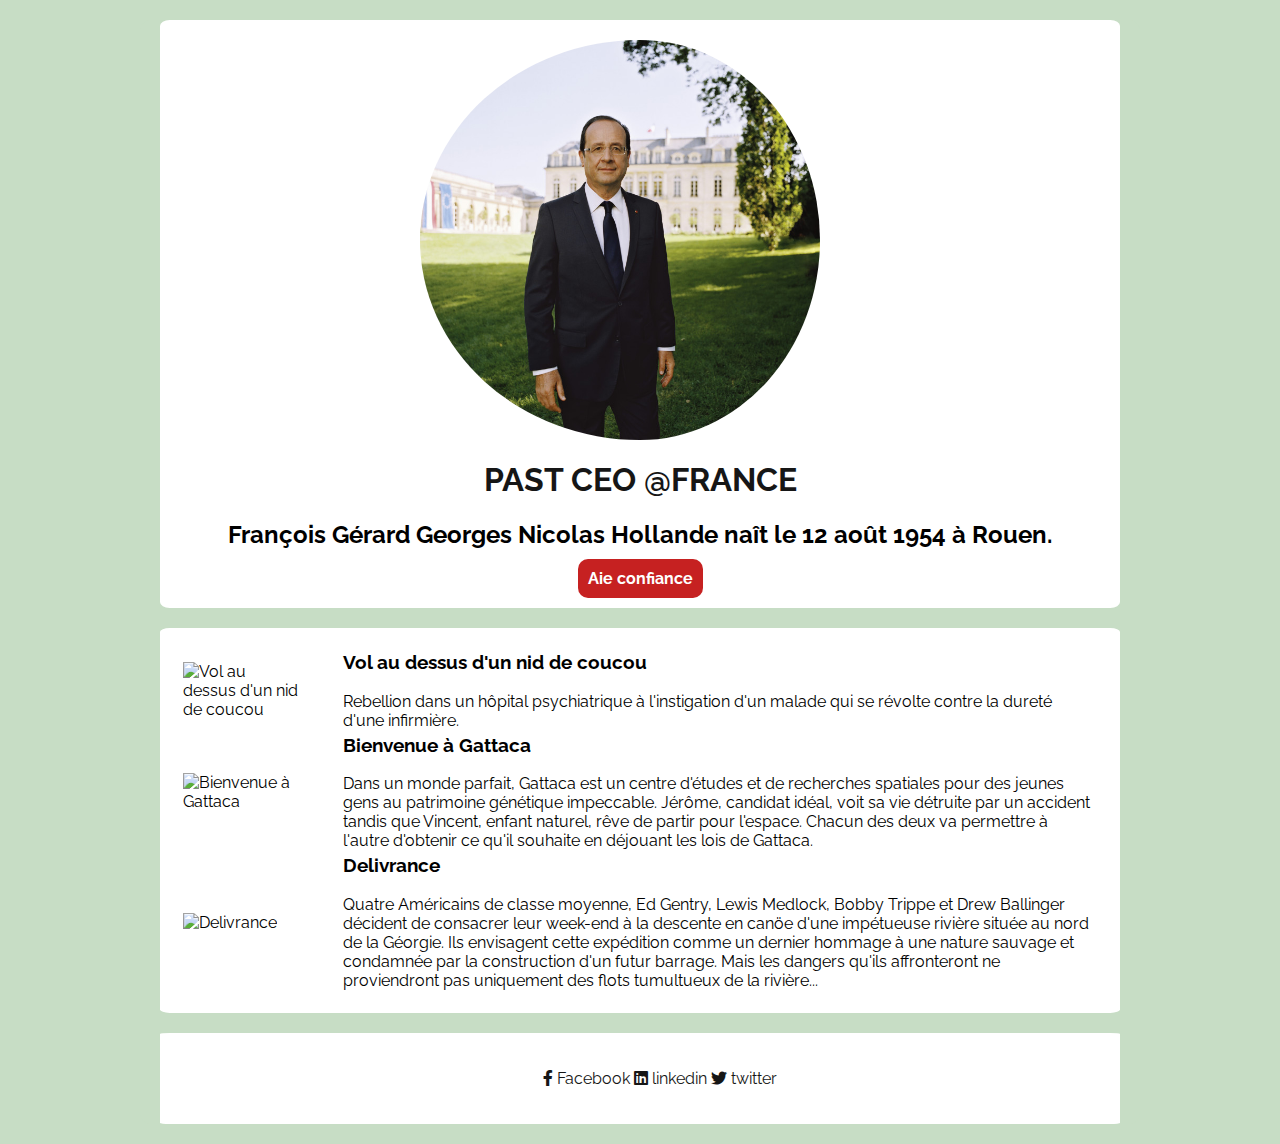
==== index.html @ d6d8c318 "my profile page" ====
<DOCTYPE! HTML>
<html>
  <head>
    <meta charset="utf-8">
    <title>Quentin Roux</title>
    <link href="https://fonts.googleapis.com/css?family=Raleway:100" rel="stylesheet">
    <link rel="stylesheet" href="https://use.fontawesome.com/releases/v5.0.10/css/all.css">
    <link rel="stylesheet" href="style.css">
  </head>
  <body>
    <div class="container">
      <div class="card">
        <img src="images/profil-picture.jpeg" alt="François 1er" id="profil-picture">
        <h1 id="occupation">PAST CEO @FRANCE</h1>
        <h2>François Gérard Georges Nicolas Hollande naît le 12 août 1954 à Rouen.</h2>
        <a href="https://www.animationsource.org/sites_content/jungle_book/img_screenshot/113718.jpg" class="btn-red">Aie confiance</a>
      </div>
      <div class="card">
        <table>
          <tbody id="films">
            <tr>
              <td>
                <img src="../profile/images/nid-de-coucou.jpg" alt="Vol au dessus d'un nid de coucou">
              </td>
              <td>
                <h3>Vol au dessus d'un nid de coucou</h3>
                <p>Rebellion dans un hôpital psychiatrique à l'instigation d'un malade qui se révolte contre la dureté d'une infirmière.</p>
              </td>
            </tr>
            <tr>
              <td>
                <img src="../profile/images/gattaca.jpg" alt="Bienvenue à Gattaca">
              </td>
              <td>
                <h3>Bienvenue à Gattaca</h3>
                <p>Dans un monde parfait, Gattaca est un centre d'études et de recherches spatiales pour des jeunes gens au patrimoine génétique impeccable. Jérôme, candidat idéal, voit sa vie détruite par un accident tandis que Vincent, enfant naturel, rêve de partir pour l'espace. Chacun des deux va permettre à l'autre d'obtenir ce qu'il souhaite en déjouant les lois de Gattaca. </p>
              </td>
            </tr>
            <tr>
              <td>
                <img src="../profile/images/deliverance.jpg" alt="Delivrance">
              </td>
              <td>
                <h3>Delivrance</h3>
                <p>Quatre Américains de classe moyenne, Ed Gentry, Lewis Medlock, Bobby Trippe et Drew Ballinger décident de consacrer leur week-end à la descente en canöe d'une impétueuse rivière située au nord de la Géorgie. Ils envisagent cette expédition comme un dernier hommage à une nature sauvage et condamnée par la construction d'un futur barrage. Mais les dangers qu'ils affronteront ne proviendront pas uniquement des flots tumultueux de la rivière... </p>
              </td>
            </tr>
          </tbody>
        </table>
      </div>
      <div class="card">
        <ul>
          <li><a href="https://fr-fr.facebook.com/francoishollande.fr/"><i class="fab fa-facebook-f"></i>  Facebook</a></li>
          <li><a href="https://fr.linkedin.com/in/fran%C3%A7ois-hollande-503826117"><i class="fab fa-linkedin"></i>  linkedin</a></li>
          <li><a href="https://twitter.com/fhollande?lang=fr"><i class="fab fa-twitter"></i>  twitter</a></li>
        </ul>
      </div>
    </div>
  </body>
</html>
<!-- Build a simple HTML profile page with the following elements (use the right HTML tags):
an image of yourself
a header and sub-header with your name and your job title (you can put programmer now 💻)
a description of yourself
a list of your social links
a table showing your projects, favorite movies/programming languages/sport teams/recipes, etc. whatever you want.
A picture is worth a thousand words, so here is what you should build in this challenge
-->
---- style.css ----
@media (min-width: 960px) {
  /* For a screen < 960px, this CSS will be read */
  .container {
    width: 1000px;
  }
}
@media (max-width: 960px) {
  /* For a screen < 960px, this CSS will be read */
  .container {
    width: 700px;
  }
}
@media (max-width: 720px) {
  /* For a screen < 720px, this CSS will be read */
  .container {
    width: 500px;
  }
}
@media (max-width: 540px) {
  /* For a screen < 540px, this CSS will be read */
  .container {
    width: 300px;
  }
}





body {
  text-align: center;
  background-color: #c7ddc5;
  font-family: 'Raleway', sans-serif;
  color: black;
}

img {
  max-width: 400px;
  height: auto;
  padding-right: 40px;
}

a {
  text-decoration: none;
  color: #161616;
}

a:hover {
  text-decoration: none;
  color: red;
}

ul {
  list-style-type: none;
}

ul > li {
    display: inline-block;
}

h3 {
  font-weight: bold;
}



/*CUSTOM CSS*/

#profil-picture {
  border-radius: 50%;
  width: 500px;
}

#occupation {
  font-family: 'Raleway', sans-serif;
  color: #161616;
}

.container {
  background-color: #c7ddc5;
  margin: 0 auto;
  border: 0;
  border-radius: 1%;
}
.btn-red {
  background-color: #c62121;
  color: #ffffff;
  border-radius: 10px;
  font-weight: bold;
  padding: 10px;
}

.card {
    background-color: #ffffff;
    border-radius: 1%;
    padding: 20px;
    margin: 20px;
}

#films {
    background-color: #ffffff;
    margin: 500px 0;
}

/*#films tr {
  padding: 600px;
}*/



/*Specs

This is an example of what you need to create. Here is a list of CSS rules to write:
Body

Pick a nice background-color, font-family, color, font-size and line-height for the <body>. Setting these font rules at the body-level will apply them on all basic text tags (<p>, <li>, etc.).
Headers

    Choose a nice color and font-family for headers (<h1>, <h2>, <h3>)
    Choose harmonious font-size and line-height for headers
    Hint: small headers are more elegant. If you check out any website (Medium, Airbnb, etc.), you'll see that the font-size of their headers is quite small.

Links

    Change the color & text-decoration of all the links
    Add hover effects to links using the pseudo-class a:hover.
*/
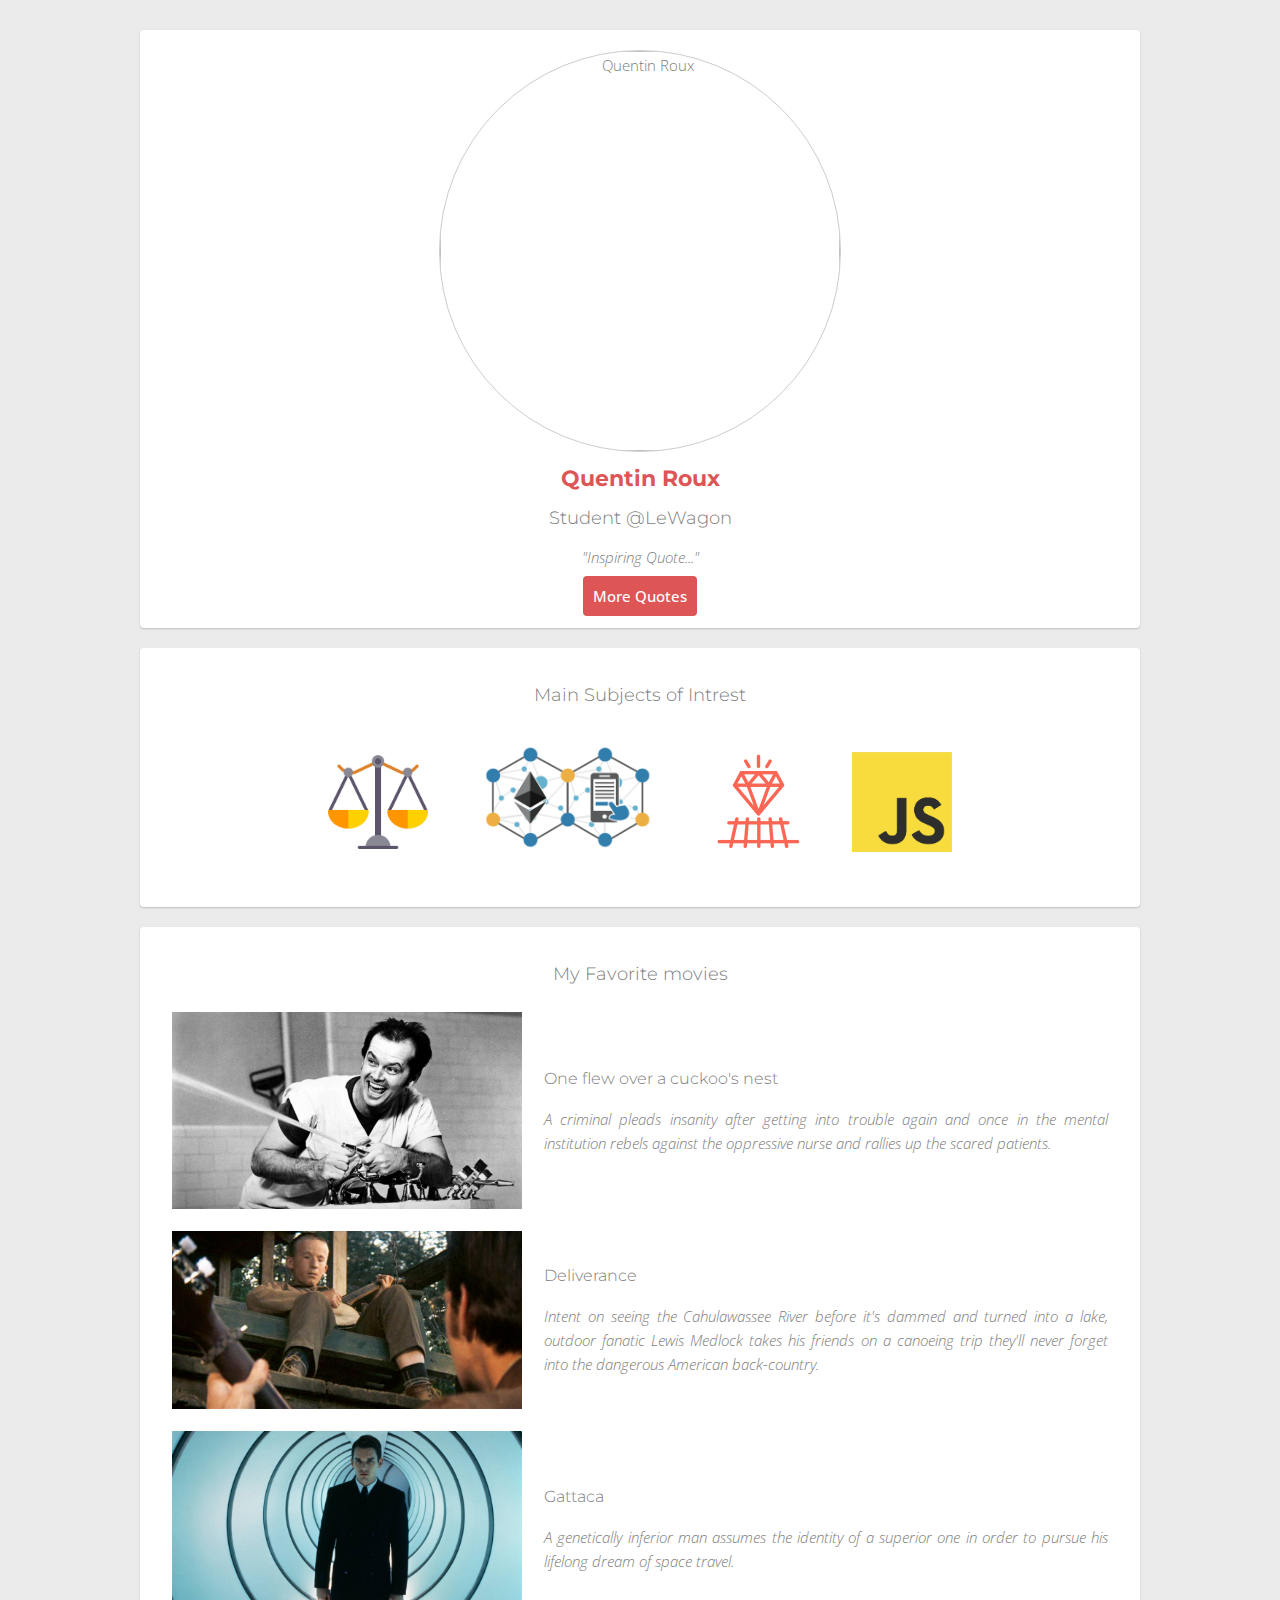
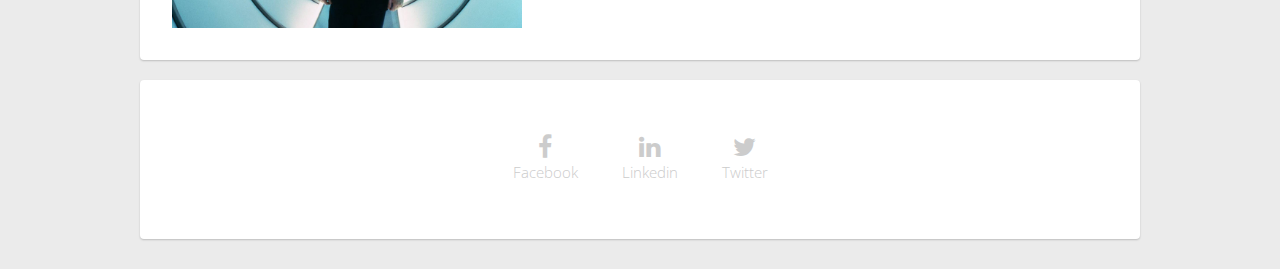
==== commit 69ed01db: "Add files via upload" ====
--- a/index.html
+++ b/index.html
@@ -1,68 +1,98 @@
-<DOCTYPE! HTML>
 <html>
   <head>
     <meta charset="utf-8">
     <title>Quentin Roux</title>
-    <link href="https://fonts.googleapis.com/css?family=Raleway:100" rel="stylesheet">
-    <link rel="stylesheet" href="https://use.fontawesome.com/releases/v5.0.10/css/all.css">
-    <link rel="stylesheet" href="style.css">
+    <link href="https://fonts.googleapis.com/css?family=Open+Sans:400,300,700|Montserrat:400,700" rel="stylesheet">
+    <link href="https://maxcdn.bootstrapcdn.com/font-awesome/4.7.0/css/font-awesome.min.css" rel="stylesheet">
+    <link href="style.css" rel="stylesheet">
   </head>
   <body>
     <div class="container">
-      <div class="card">
-        <img src="images/profil-picture.jpeg" alt="François 1er" id="profil-picture">
-        <h1 id="occupation">PAST CEO @FRANCE</h1>
-        <h2>François Gérard Georges Nicolas Hollande naît le 12 août 1954 à Rouen.</h2>
-        <a href="https://www.animationsource.org/sites_content/jungle_book/img_screenshot/113718.jpg" class="btn-red">Aie confiance</a>
+      <div class="card text-center">
+        <img src="https://picsum.photos/400/400/?random" alt="Quentin Roux" id="img-profile" class="img-circle">
+        <h1>Quentin Roux</h1>
+        <h2>Student @LeWagon</h2>
+        <p id="quote"> "Inspiring Quote..." </p>
+        <a href="https://inspirobot.me/" class="btn-red">More Quotes</a>
       </div>
-      <div class="card">
-        <table>
-          <tbody id="films">
+      <div class="card text-center">
+        <h2>Main Subjects of Intrest</h2>
+        <ul class="list-inline">
+          <li>
+            <a href="#">
+              <img src="images/justice3.png" alt="justice" class="logos">
+            </a>
+          </li>
+          <li>
+            <a href="#">
+              <img src="images/smartcontracts.png" alt="Smart contracts" id="smart">
+            </a>
+          </li>
+          <li>
+            <a href="#">
+              <img src="images/ruby_on_rails.png" alt="Ruby on rails" class="logos">
+            </a>
+          </li>
+          <li>
+            <a href="#">
+              <img src="images/js.jpg" alt="JavaScript" class="logos">
+            </a>
+          </li>
+        </ul>
+      </div>
+      <div class="card text-center">
+        <h2>My Favorite movies</h2>
+        <table id="movies">
+          <tbody>
             <tr>
               <td>
-                <img src="../profile/images/nid-de-coucou.jpg" alt="Vol au dessus d'un nid de coucou">
+                <img src="images/nid-de-coucou.jpg" alt="One flew over a cuckoo's nest">
               </td>
               <td>
-                <h3>Vol au dessus d'un nid de coucou</h3>
-                <p>Rebellion dans un hôpital psychiatrique à l'instigation d'un malade qui se révolte contre la dureté d'une infirmière.</p>
+                <h3>One flew over a cuckoo's nest</h3>
+                <p>A criminal pleads insanity after getting into trouble again and once in the mental institution rebels against the oppressive nurse and rallies up the scared patients.</p>
               </td>
             </tr>
             <tr>
               <td>
-                <img src="../profile/images/gattaca.jpg" alt="Bienvenue à Gattaca">
+                <img src="images/deliverance.jpg" alt="deliverance">
               </td>
               <td>
-                <h3>Bienvenue à Gattaca</h3>
-                <p>Dans un monde parfait, Gattaca est un centre d'études et de recherches spatiales pour des jeunes gens au patrimoine génétique impeccable. Jérôme, candidat idéal, voit sa vie détruite par un accident tandis que Vincent, enfant naturel, rêve de partir pour l'espace. Chacun des deux va permettre à l'autre d'obtenir ce qu'il souhaite en déjouant les lois de Gattaca. </p>
+                <h3>Deliverance</h3>
+                <p>Intent on seeing the Cahulawassee River before it's dammed and turned into a lake, outdoor fanatic Lewis Medlock takes his friends on a canoeing trip they'll never forget into the dangerous American back-country.</p>
               </td>
             </tr>
             <tr>
               <td>
-                <img src="../profile/images/deliverance.jpg" alt="Delivrance">
+                <img src="images/gattaca.jpg" alt="Gattaca">
               </td>
               <td>
-                <h3>Delivrance</h3>
-                <p>Quatre Américains de classe moyenne, Ed Gentry, Lewis Medlock, Bobby Trippe et Drew Ballinger décident de consacrer leur week-end à la descente en canöe d'une impétueuse rivière située au nord de la Géorgie. Ils envisagent cette expédition comme un dernier hommage à une nature sauvage et condamnée par la construction d'un futur barrage. Mais les dangers qu'ils affronteront ne proviendront pas uniquement des flots tumultueux de la rivière... </p>
+                <h3>Gattaca</h3>
+                <p>A genetically inferior man assumes the identity of a superior one in order to pursue his lifelong dream of space travel.</p>
               </td>
             </tr>
           </tbody>
         </table>
       </div>
-      <div class="card">
-        <ul>
-          <li><a href="https://fr-fr.facebook.com/francoishollande.fr/"><i class="fab fa-facebook-f"></i>  Facebook</a></li>
-          <li><a href="https://fr.linkedin.com/in/fran%C3%A7ois-hollande-503826117"><i class="fab fa-linkedin"></i>  linkedin</a></li>
-          <li><a href="https://twitter.com/fhollande?lang=fr"><i class="fab fa-twitter"></i>  twitter</a></li>
+      <div class="card text-center">
+        <ul class="list-inline">
+          <li class="text-center">
+            <a href="https://www.facebook.com/boris.paillard">
+              <i class="fa fa-facebook"></i> <br>Facebook
+            </a>
+          </li>
+          <li class="text-center">
+            <a href="https://www.linkedin.com/in/boris-paillard-86722670">
+              <i class="fa fa-linkedin"></i> <br>Linkedin
+            </a>
+          </li>
+          <li class="text-center">
+            <a href="https://twitter.com/bpapillard">
+              <i class="fa fa-twitter"></i> <br>Twitter
+            </a>
+          </li>
         </ul>
       </div>
     </div>
   </body>
 </html>
-<!-- Build a simple HTML profile page with the following elements (use the right HTML tags):
-an image of yourself
-a header and sub-header with your name and your job title (you can put programmer now 💻)
-a description of yourself
-a list of your social links
-a table showing your projects, favorite movies/programming languages/sport teams/recipes, etc. whatever you want.
-A picture is worth a thousand words, so here is what you should build in this challenge
--->
--- a/style.css
+++ b/style.css
@@ -19,109 +19,122 @@
 @media (max-width: 540px) {
   /* For a screen < 540px, this CSS will be read */
   .container {
-    width: 300px;
+    width: 500px;
   }
 }
+/* Colors and Fonts */
 
-
-
-
-
-body {
-  text-align: center;
-  background-color: #c7ddc5;
-  font-family: 'Raleway', sans-serif;
-  color: black;
+body{
+  background: #EBEBEB;
+  font-family: 'Open Sans', sans-serif;
+  font-weight: 300;
+  color:  #7d7d7d;
+  font-size: 15px;
+  line-height: 1.6em;
 }
 
-img {
-  max-width: 400px;
-  height: auto;
-  padding-right: 40px;
+h1, h2, h3{
+  font-family: 'Montserrat', sans-serif;
 }
 
-a {
-  text-decoration: none;
-  color: #161616;
+h1{
+  color: #DD5555;
+  font-size: 22px;
 }
 
-a:hover {
-  text-decoration: none;
-  color: red;
+h2{
+  font-size: 18px;
+  font-weight: 300;
 }
 
-ul {
-  list-style-type: none;
+h3{
+  font-size: 16px;
+  font-weight: 300;
 }
 
-ul > li {
-    display: inline-block;
+p{
+  text-align: justify;
 }
 
-h3 {
-  font-weight: bold;
+a{
+  color: #ccc;
+  text-decoration: none;
 }
 
-
-
-/*CUSTOM CSS*/
-
-#profil-picture {
-  border-radius: 50%;
-  width: 500px;
+a:hover{
+  color: #DD5555;
+  text-decoration: none;
 }
 
-#occupation {
-  font-family: 'Raleway', sans-serif;
-  color: #161616;
+/* First simple components */
+
+.container{
+  width: 1000px;
+  margin: 30px auto;
+}
+.card{
+  background: white;
+  padding: 20px;
+  margin-bottom: 20px;
+  border-radius: 4px;
+  box-shadow: 0px 1px 2px 0px rgba(0, 0, 0, 0.2);
+}
+.img-circle{
+  border-radius: 50%;
+}
+.text-center{
+  text-align: center;
+}
+.text-center p {
+font-style: italic;
+}
+.list-inline {
+  padding-left: 0;
+}
+.list-inline li {
+  display: inline-block;
+  padding: 20px;
+}
+.list-inline li i{
+  font-size: 25px;
+}
+.btn-red{
+  background-color: #DD5555;
+  color: white;
+  font-weight: 500;
+  padding: 10px;
+  border-radius: 4px;
+}
+.btn-red:hover{
+  background-color: #C61414;
+  color: white;
+}
+.logos {
+  width: 100px;
 }
 
-.container {
-  background-color: #c7ddc5;
-  margin: 0 auto;
-  border: 0;
-  border-radius: 1%;
+/* Specific CSS rules */
+
+#img-profile{
+  width: 400px;
+  height: 400px;
+  border: 1px solid #cccccc;
 }
-.btn-red {
-  background-color: #c62121;
-  color: #ffffff;
-  border-radius: 10px;
-  font-weight: bold;
+#movies{
+  font-weight: 300;
+  font-size: 15px;
+  line-height: 1.6em;
+}
+#movies img{
+  width: 350px;
+}
+#movies td{
   padding: 10px;
 }
 
-.card {
-    background-color: #ffffff;
-    border-radius: 1%;
-    padding: 20px;
-    margin: 20px;
+#quote {
+  text-align: center;
 }
-
-#films {
-    background-color: #ffffff;
-    margin: 500px 0;
+#smart {
+  height: 110px;
 }
-
-/*#films tr {
-  padding: 600px;
-}*/
-
-
-
-/*Specs
-
-This is an example of what you need to create. Here is a list of CSS rules to write:
-Body
-
-Pick a nice background-color, font-family, color, font-size and line-height for the <body>. Setting these font rules at the body-level will apply them on all basic text tags (<p>, <li>, etc.).
-Headers
-
-    Choose a nice color and font-family for headers (<h1>, <h2>, <h3>)
-    Choose harmonious font-size and line-height for headers
-    Hint: small headers are more elegant. If you check out any website (Medium, Airbnb, etc.), you'll see that the font-size of their headers is quite small.
-
-Links
-
-    Change the color & text-decoration of all the links
-    Add hover effects to links using the pseudo-class a:hover.
-*/
